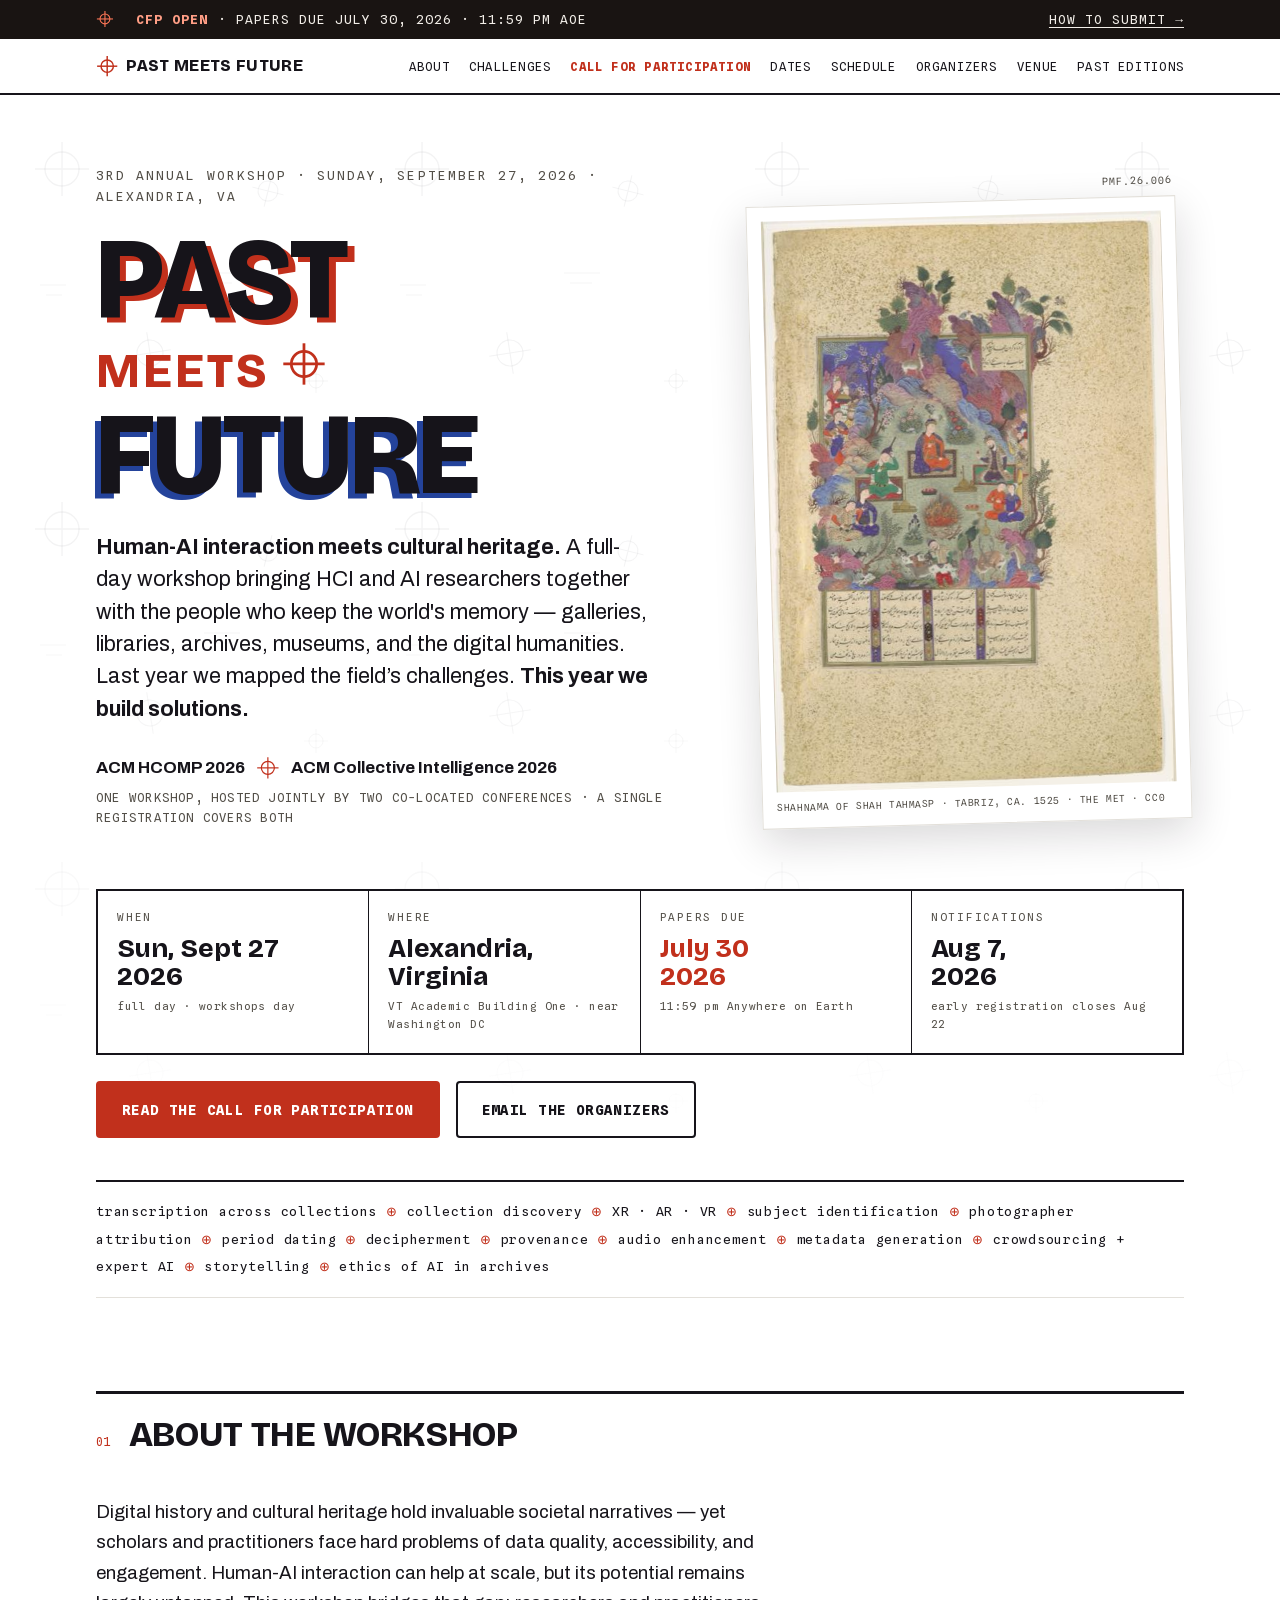
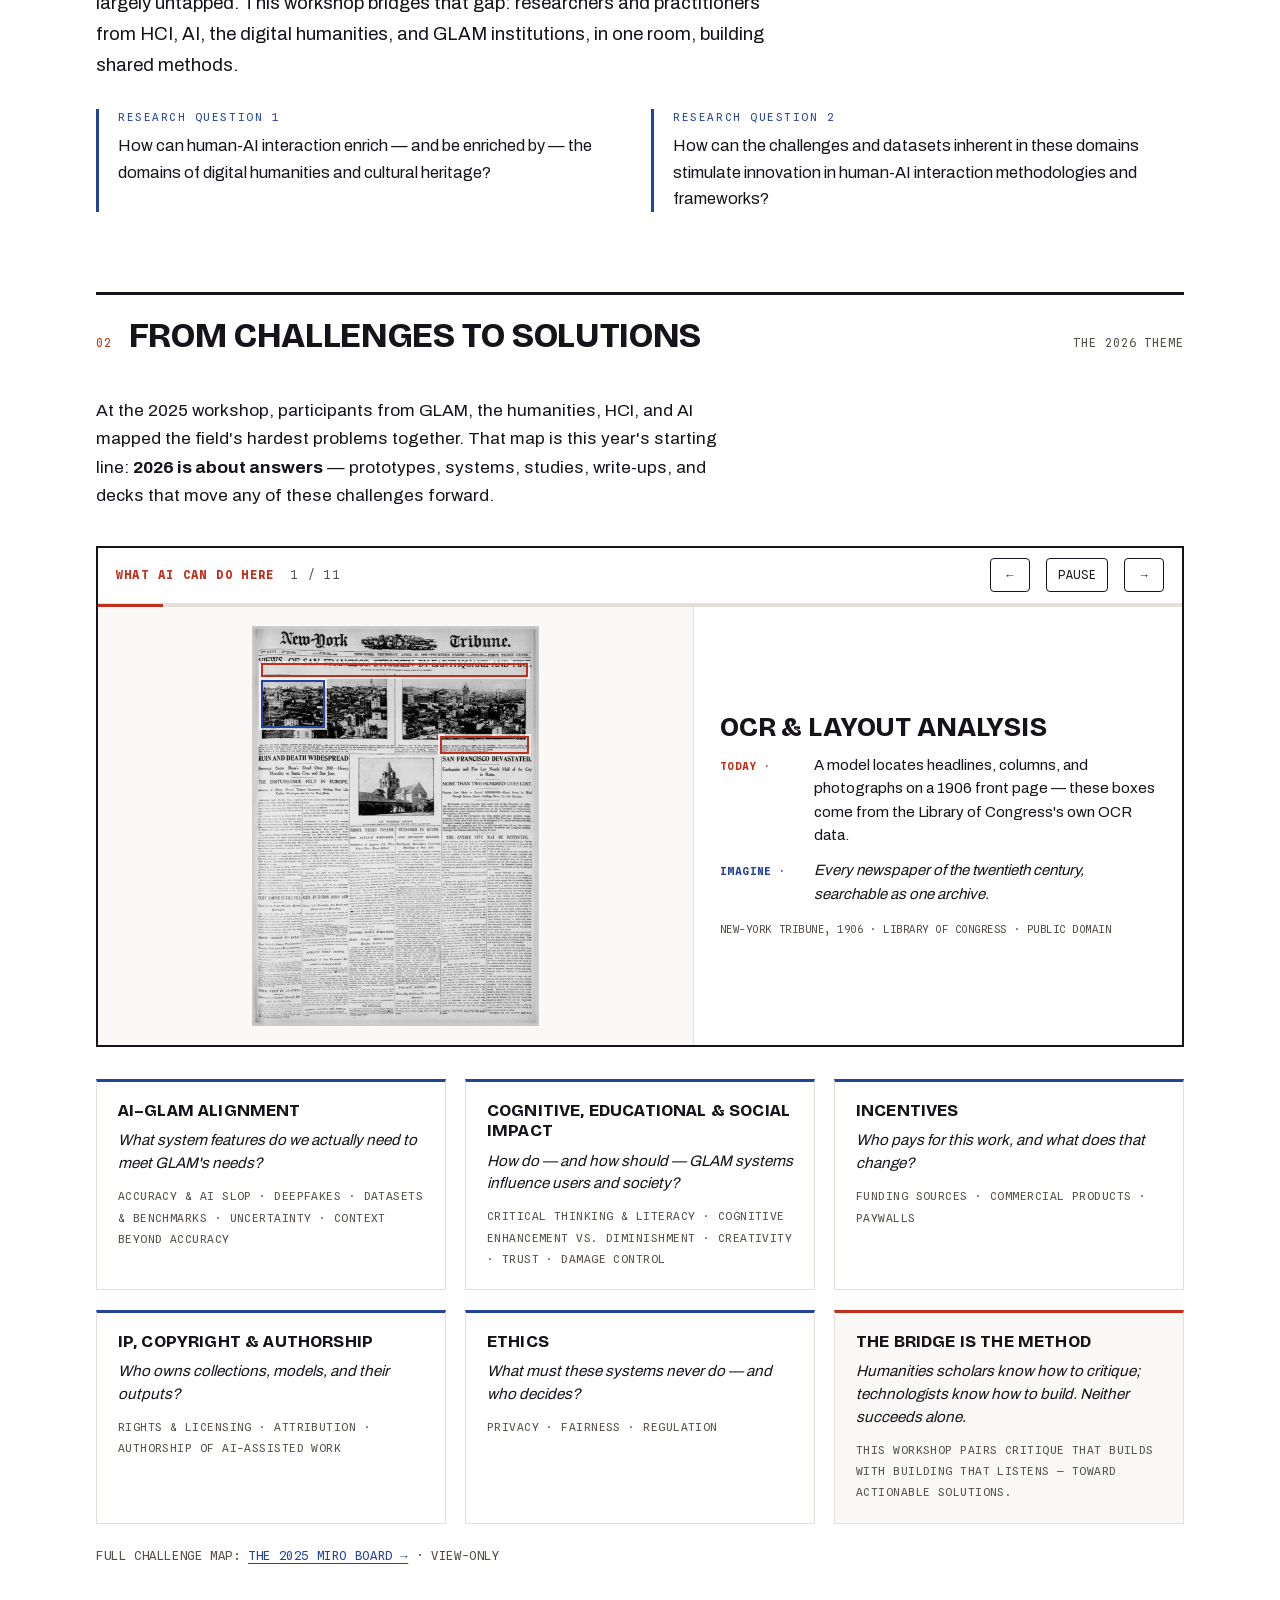
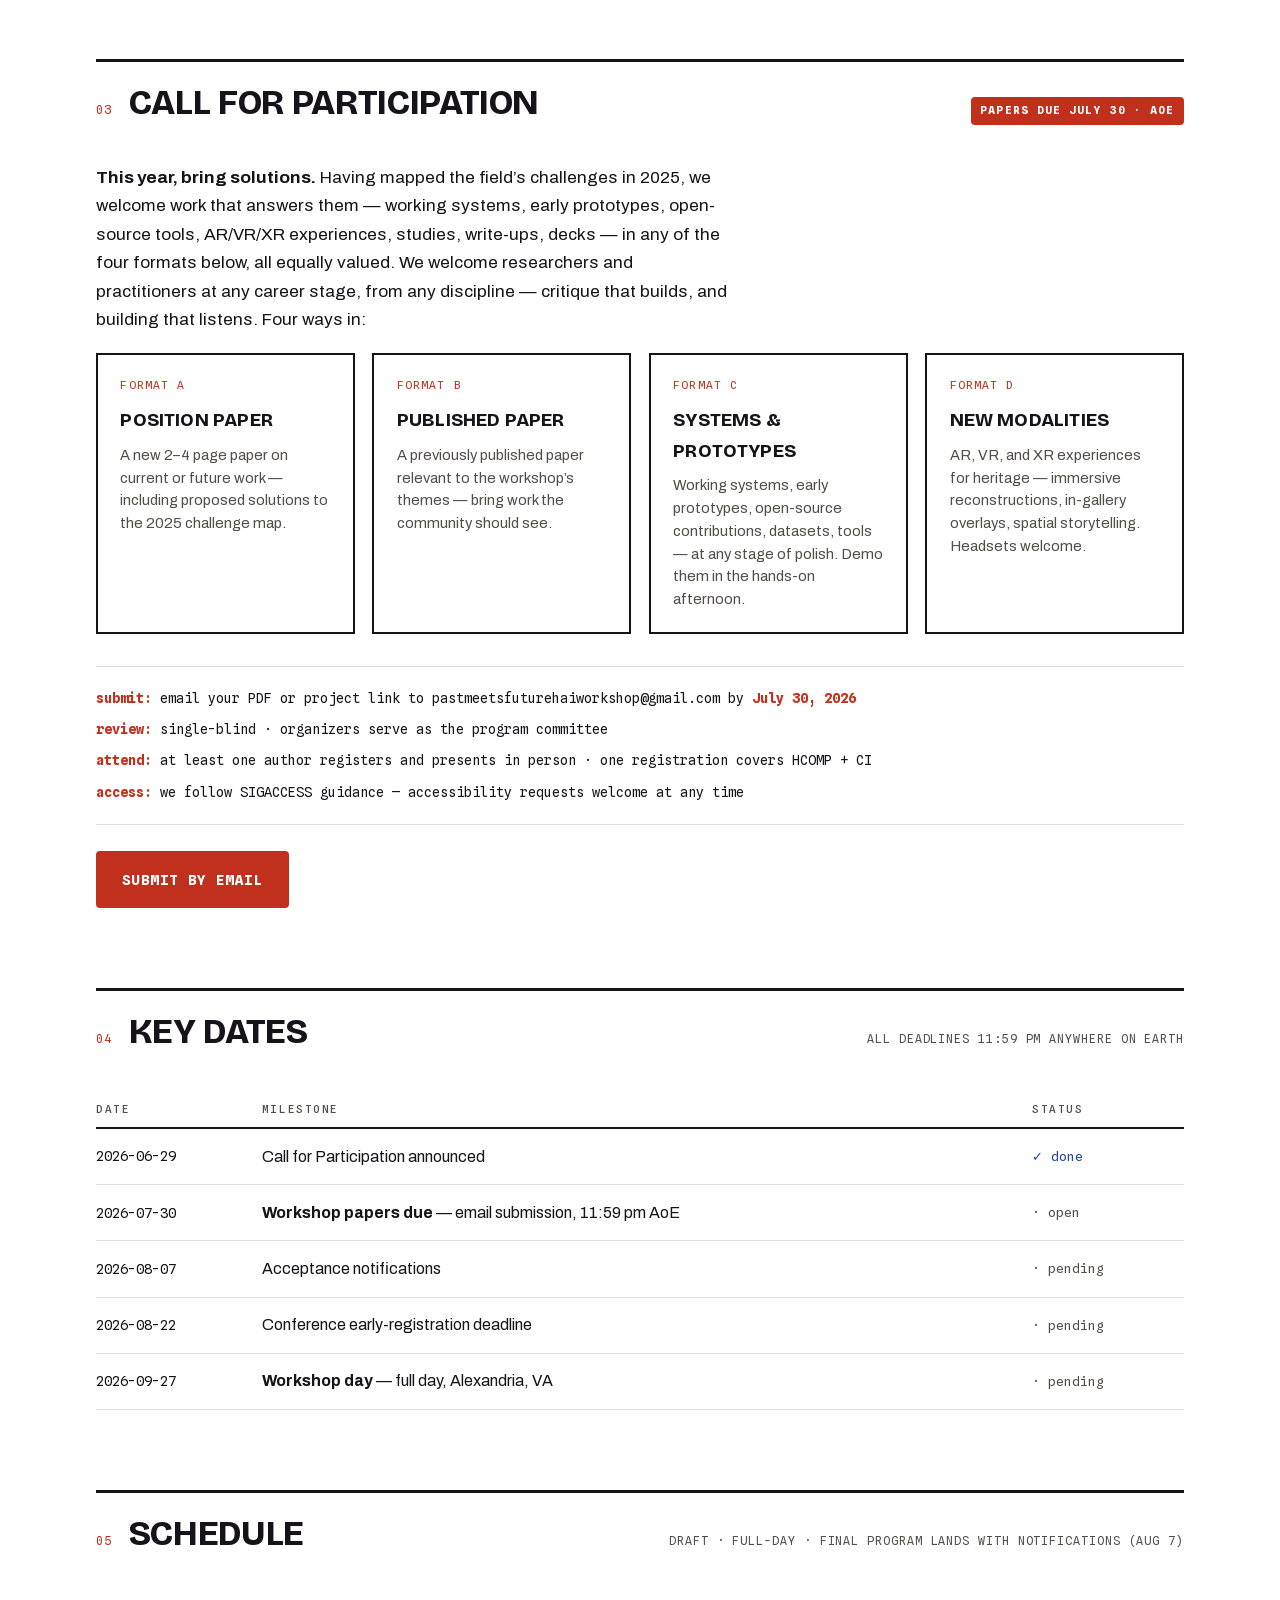
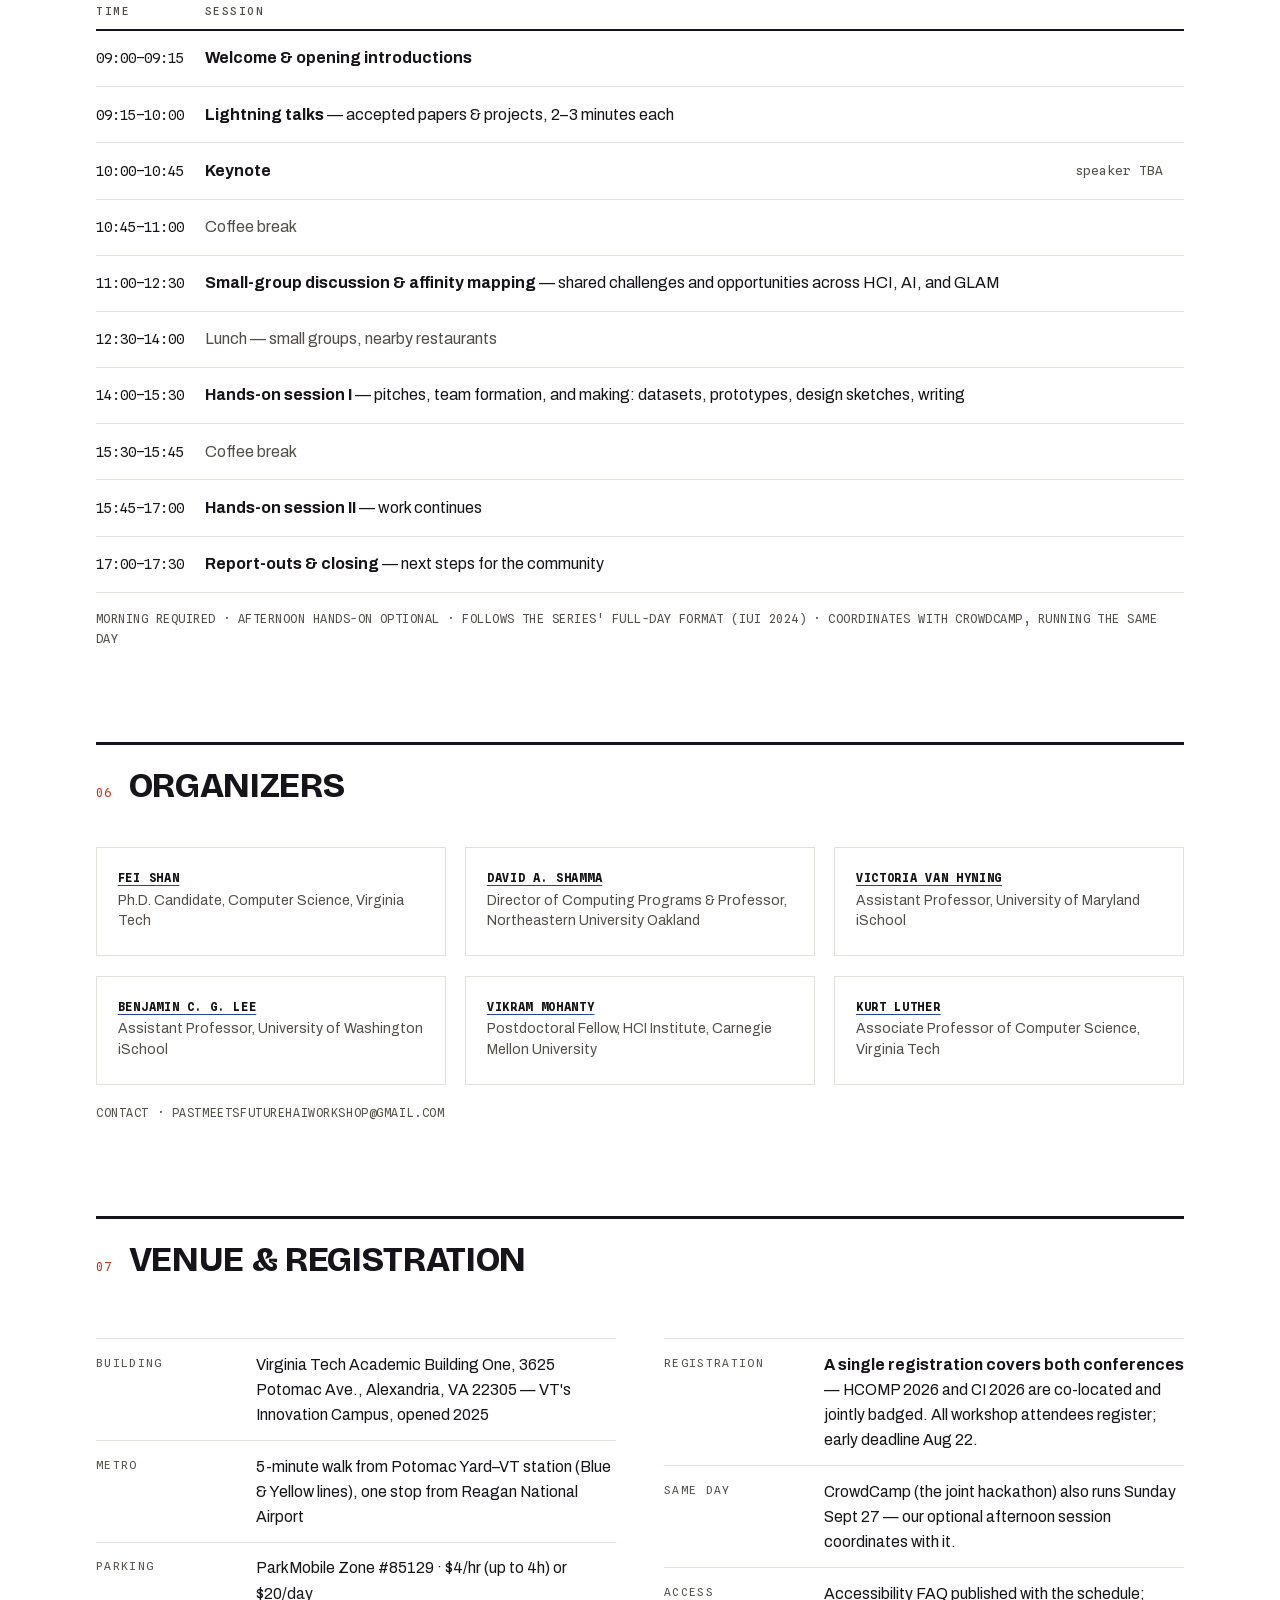
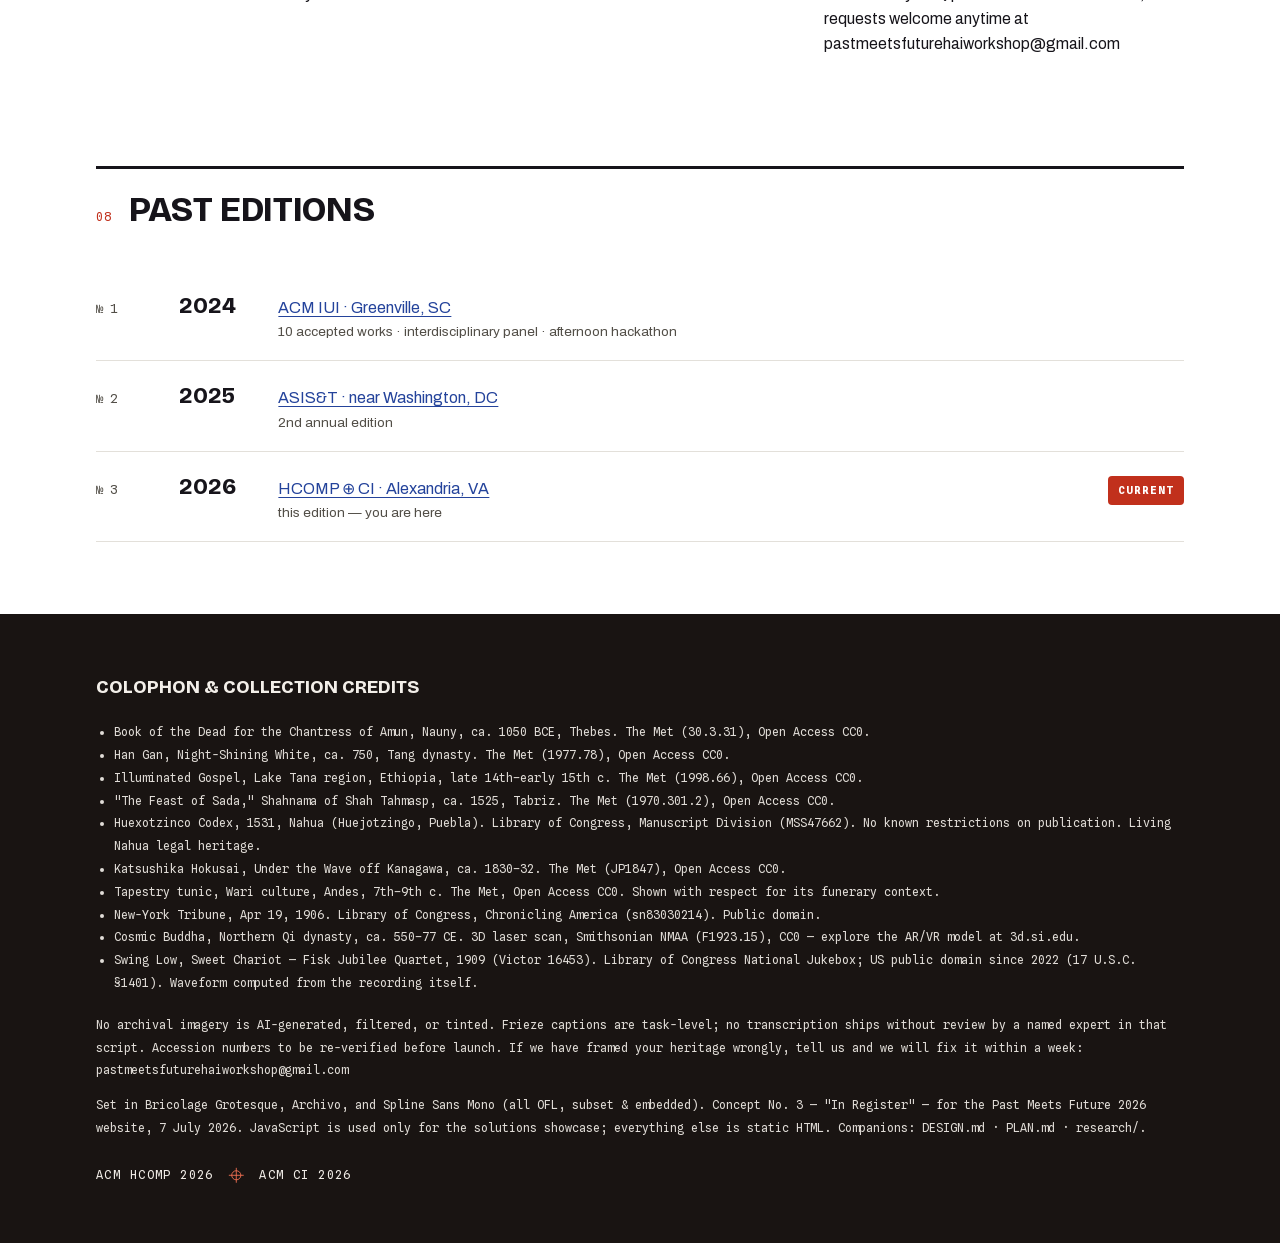
==== index.html @ 0f4d8044 "Past Meets Future 2026 website: In Register brand, solutions showcase, CFP due July 30 - /2026/: ful" ====
<!doctype html>
<html lang="en">
<head>
<meta charset="utf-8">
<title>Past Meets Future — Workshop Series on Human-AI Interaction for Digital Humanities & Cultural Heritage</title>
<meta name="viewport" content="width=device-width, initial-scale=1">
<meta name="description" content="Annual workshop series bringing HCI and AI researchers together with galleries, libraries, archives, museums, and the digital humanities.">
<meta http-equiv="refresh" content="0; url=/2026/">
<link rel="canonical" href="/2026/">
<link rel="icon" href="/shared/brand/favicon.svg" type="image/svg+xml">
<link rel="apple-touch-icon" href="/shared/brand/apple-touch-icon.png">
<style>body{font-family:Archivo,Helvetica,Arial,sans-serif;margin:4rem auto;max-width:38rem;padding:0 1.5rem;color:#16141A}a{color:#24439B}</style>
</head>
<body>
<p><strong>Past Meets Future</strong> — redirecting to the <a href="/2026/">2026 edition</a>.</p>
<p>Past editions: <a href="/2024/">2024 · ACM IUI</a> · <a href="/2025/">2025 · ASIS&amp;T</a></p>
</body>
</html>
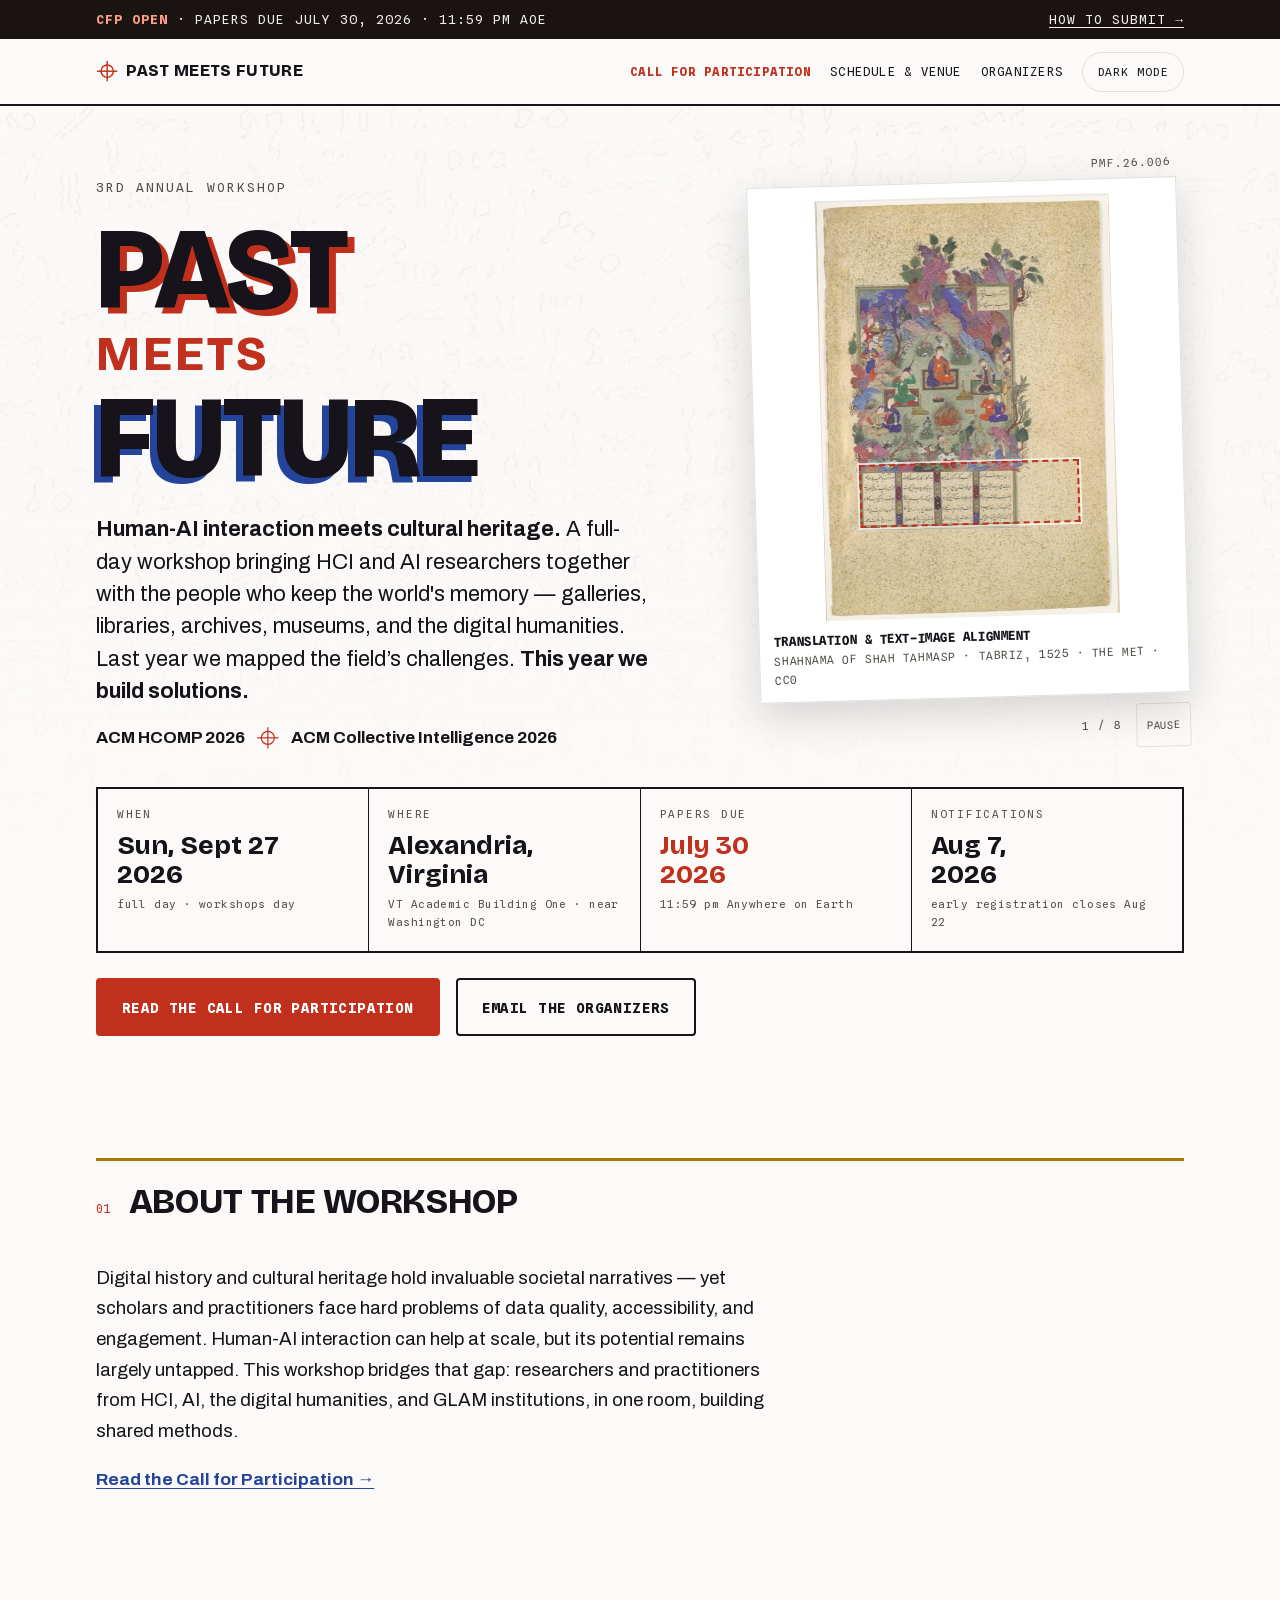
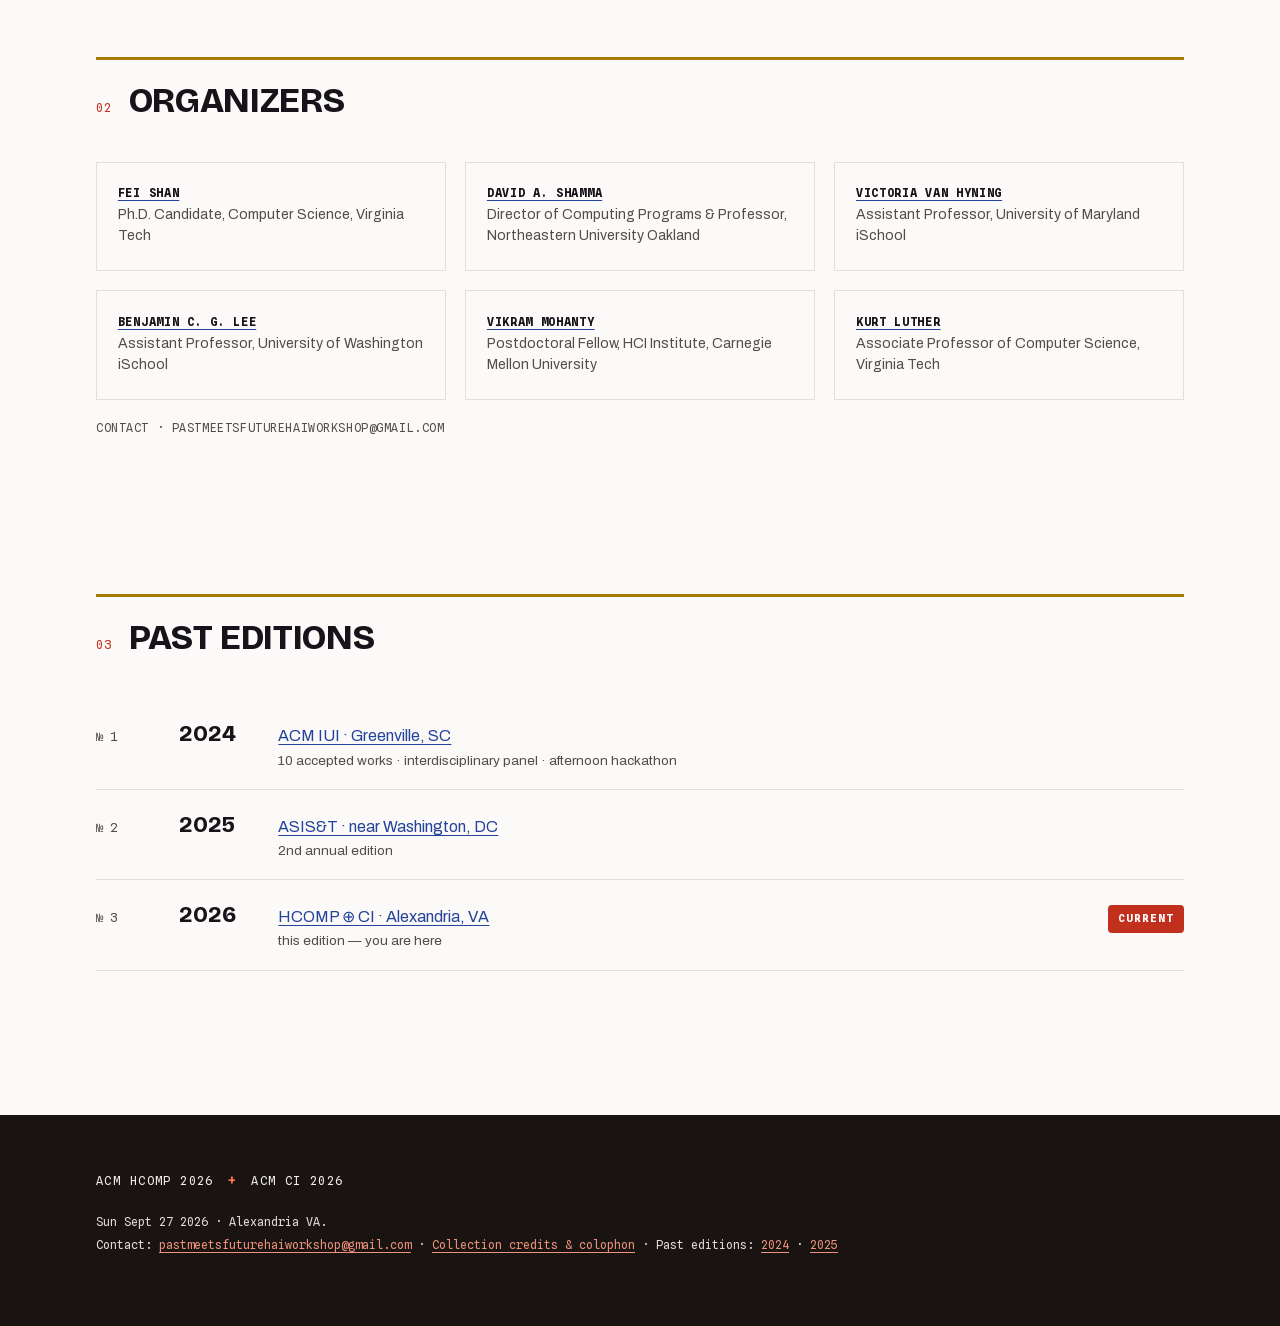
==== commit 250ed416: "Accessibility + theming revamp: user theme toggle, WCAG fixes, warmth pass, past-edition redirects -" ====
--- a/index.html
+++ b/index.html
@@ -13,6 +13,6 @@
 </head>
 <body>
 <p><strong>Past Meets Future</strong> — redirecting to the <a href="/2026/">2026 edition</a>.</p>
-<p>Past editions: <a href="/2024/">2024 · ACM IUI</a> · <a href="/2025/">2025 · ASIS&amp;T</a></p>
+<p>Past editions: <a href="https://sites.google.com/view/past-meets-future-2024/home" target="_blank" rel="noopener">2024 · ACM IUI</a> · <a href="https://sites.google.com/view/past-meets-future-2025/home" target="_blank" rel="noopener">2025 · ASIS&amp;T</a></p>
 </body>
 </html>
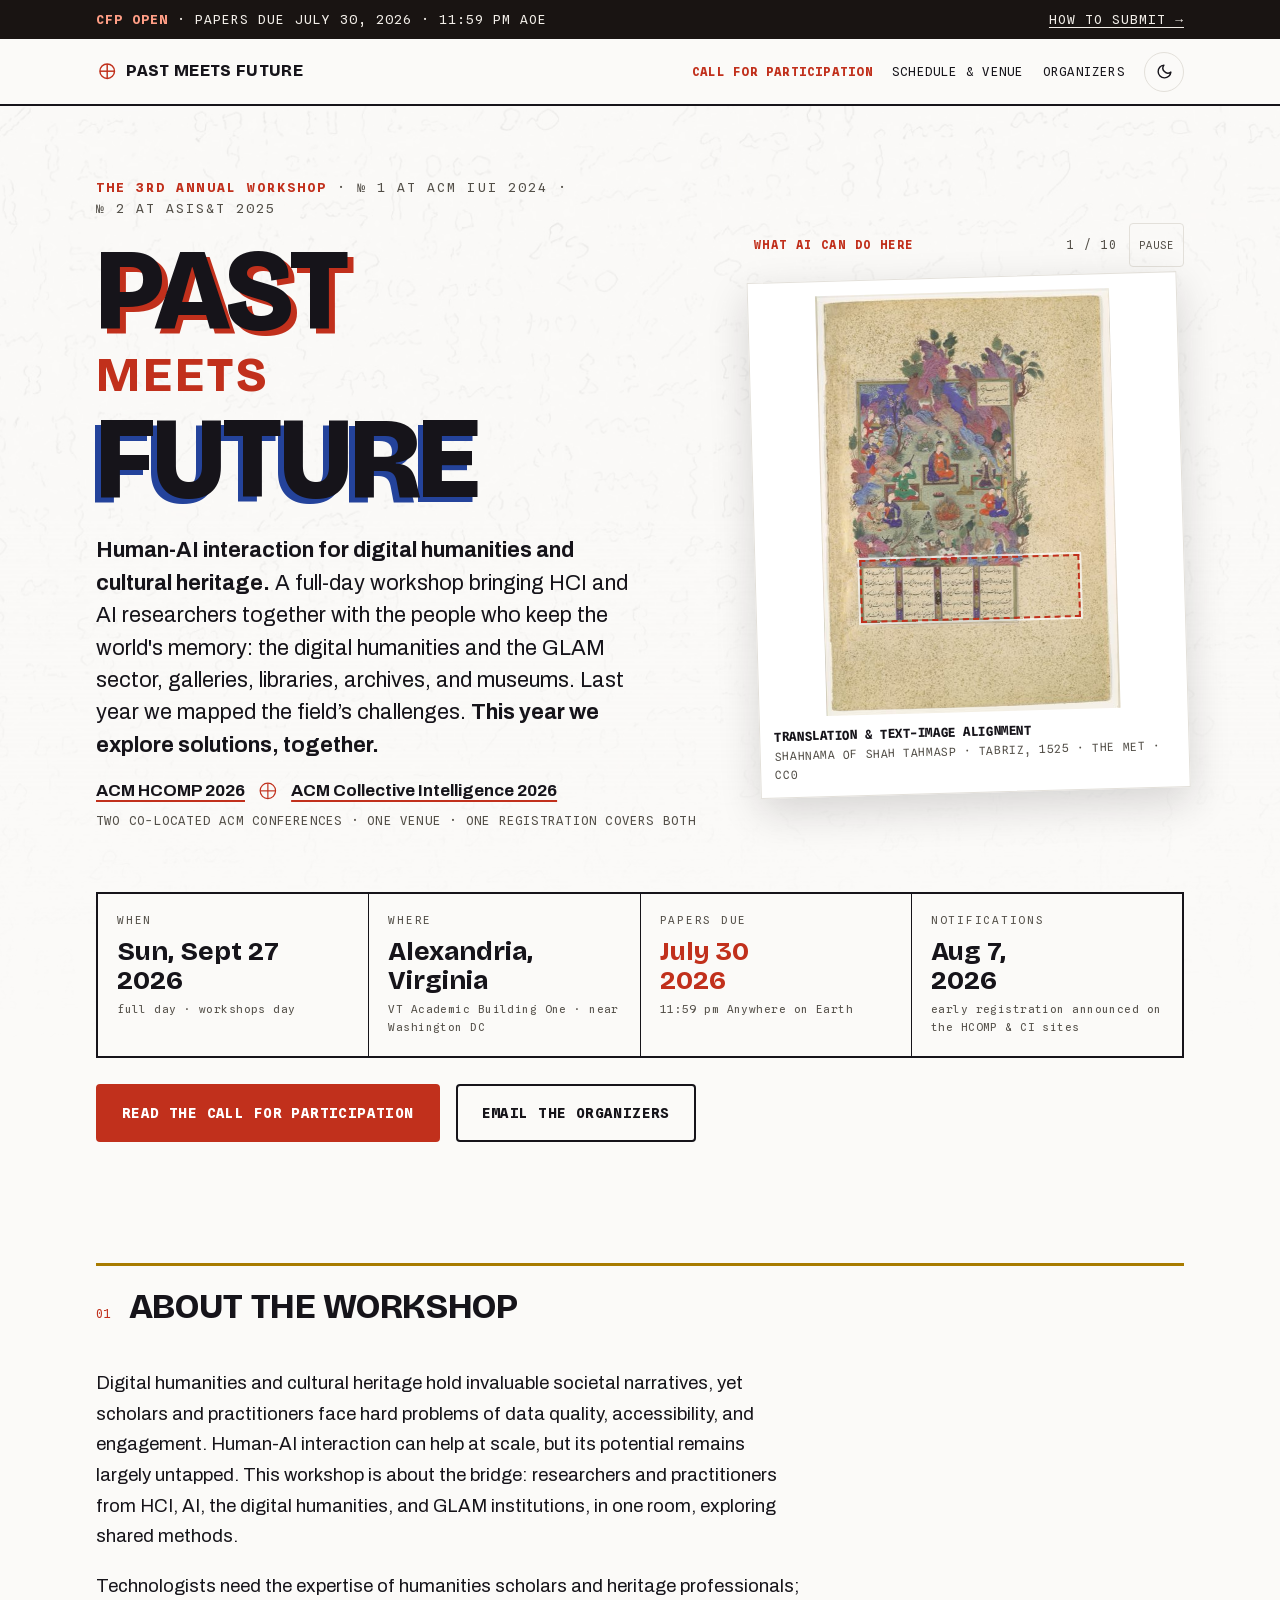
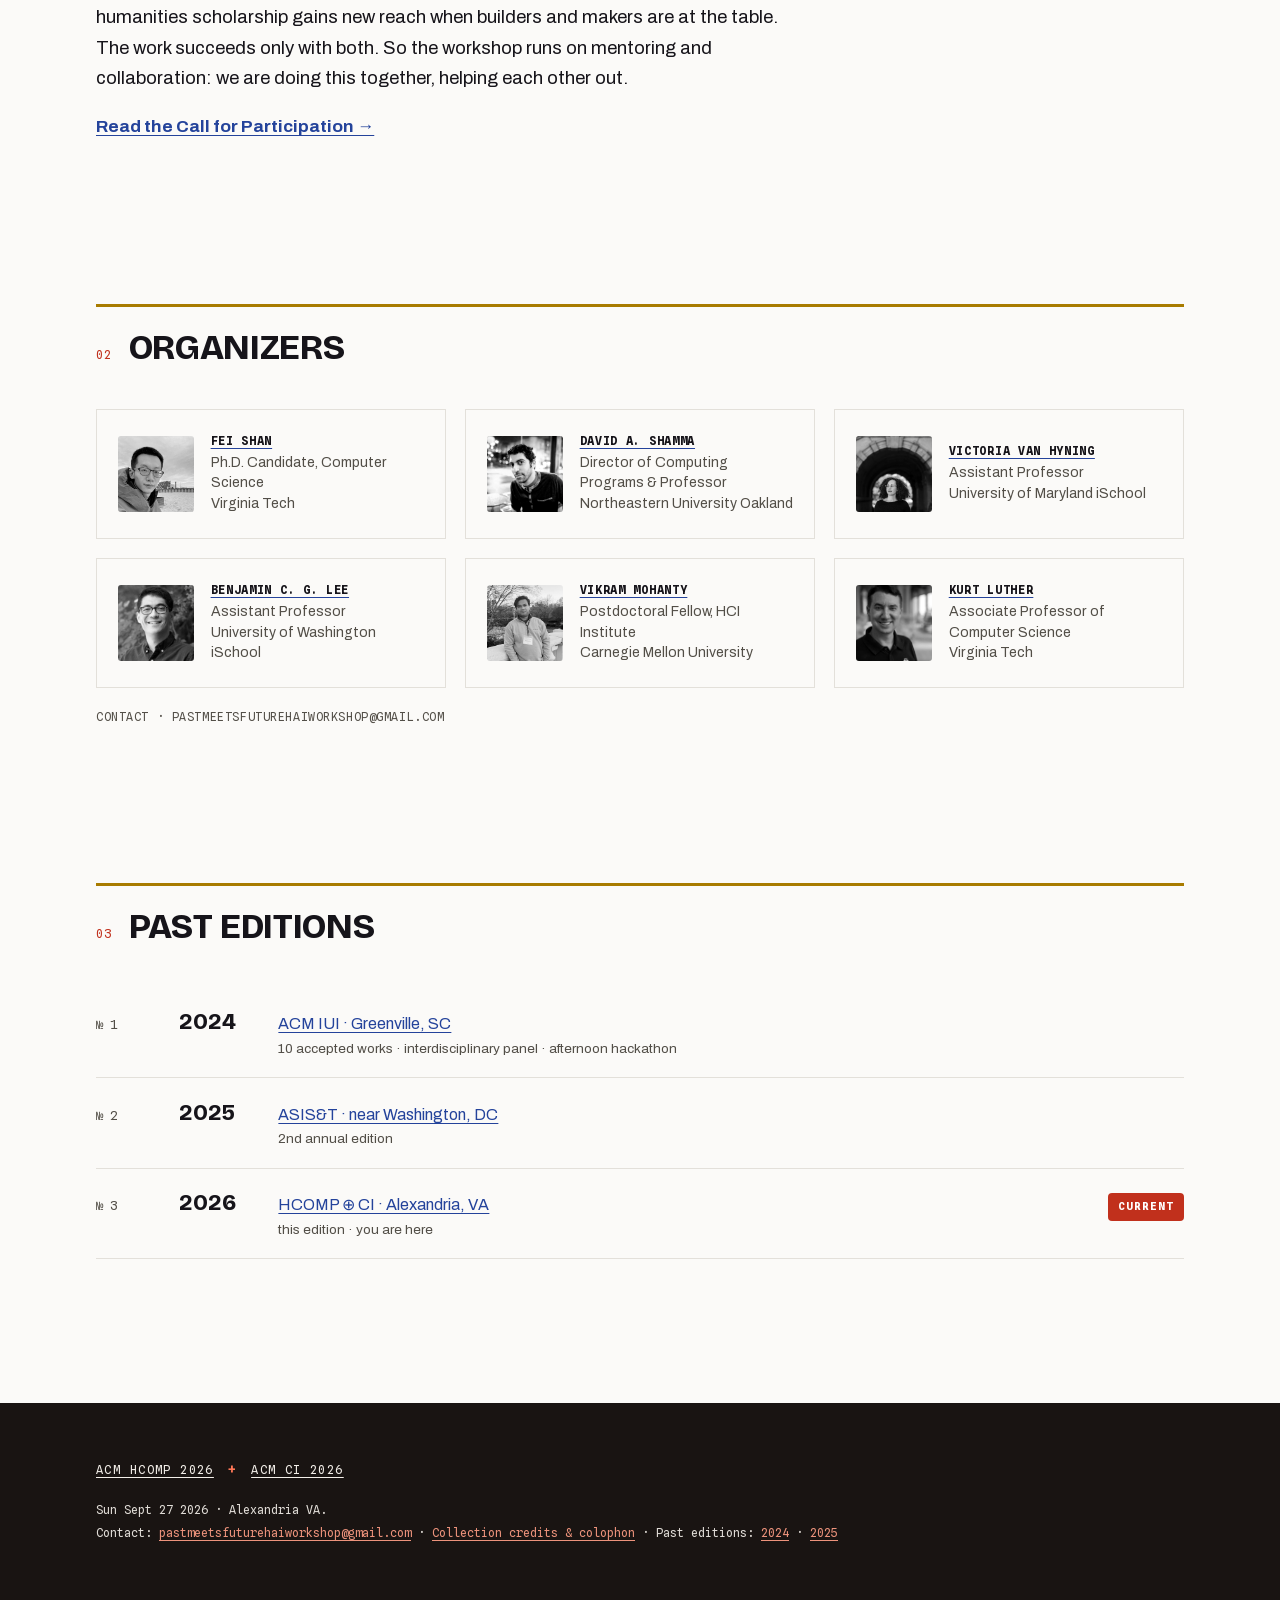
==== commit 16707307: "Apply organizer feedback: humanities-first CFP language, topics list, photos, safer mark Copy (Luthe" ====
--- a/index.html
+++ b/index.html
@@ -2,7 +2,7 @@
 <html lang="en">
 <head>
 <meta charset="utf-8">
-<title>Past Meets Future — Workshop Series on Human-AI Interaction for Digital Humanities & Cultural Heritage</title>
+<title>Past Meets Future · Workshop Series on Human-AI Interaction for Digital Humanities & Cultural Heritage</title>
 <meta name="viewport" content="width=device-width, initial-scale=1">
 <meta name="description" content="Annual workshop series bringing HCI and AI researchers together with galleries, libraries, archives, museums, and the digital humanities.">
 <meta http-equiv="refresh" content="0; url=/2026/">
@@ -12,7 +12,7 @@
 <style>body{font-family:Archivo,Helvetica,Arial,sans-serif;margin:4rem auto;max-width:38rem;padding:0 1.5rem;color:#16141A}a{color:#24439B}</style>
 </head>
 <body>
-<p><strong>Past Meets Future</strong> — redirecting to the <a href="/2026/">2026 edition</a>.</p>
+<p><strong>Past Meets Future</strong>: redirecting to the <a href="/2026/">2026 edition</a>.</p>
 <p>Past editions: <a href="https://sites.google.com/view/past-meets-future-2024/home" target="_blank" rel="noopener">2024 · ACM IUI</a> · <a href="https://sites.google.com/view/past-meets-future-2025/home" target="_blank" rel="noopener">2025 · ASIS&amp;T</a></p>
 </body>
 </html>
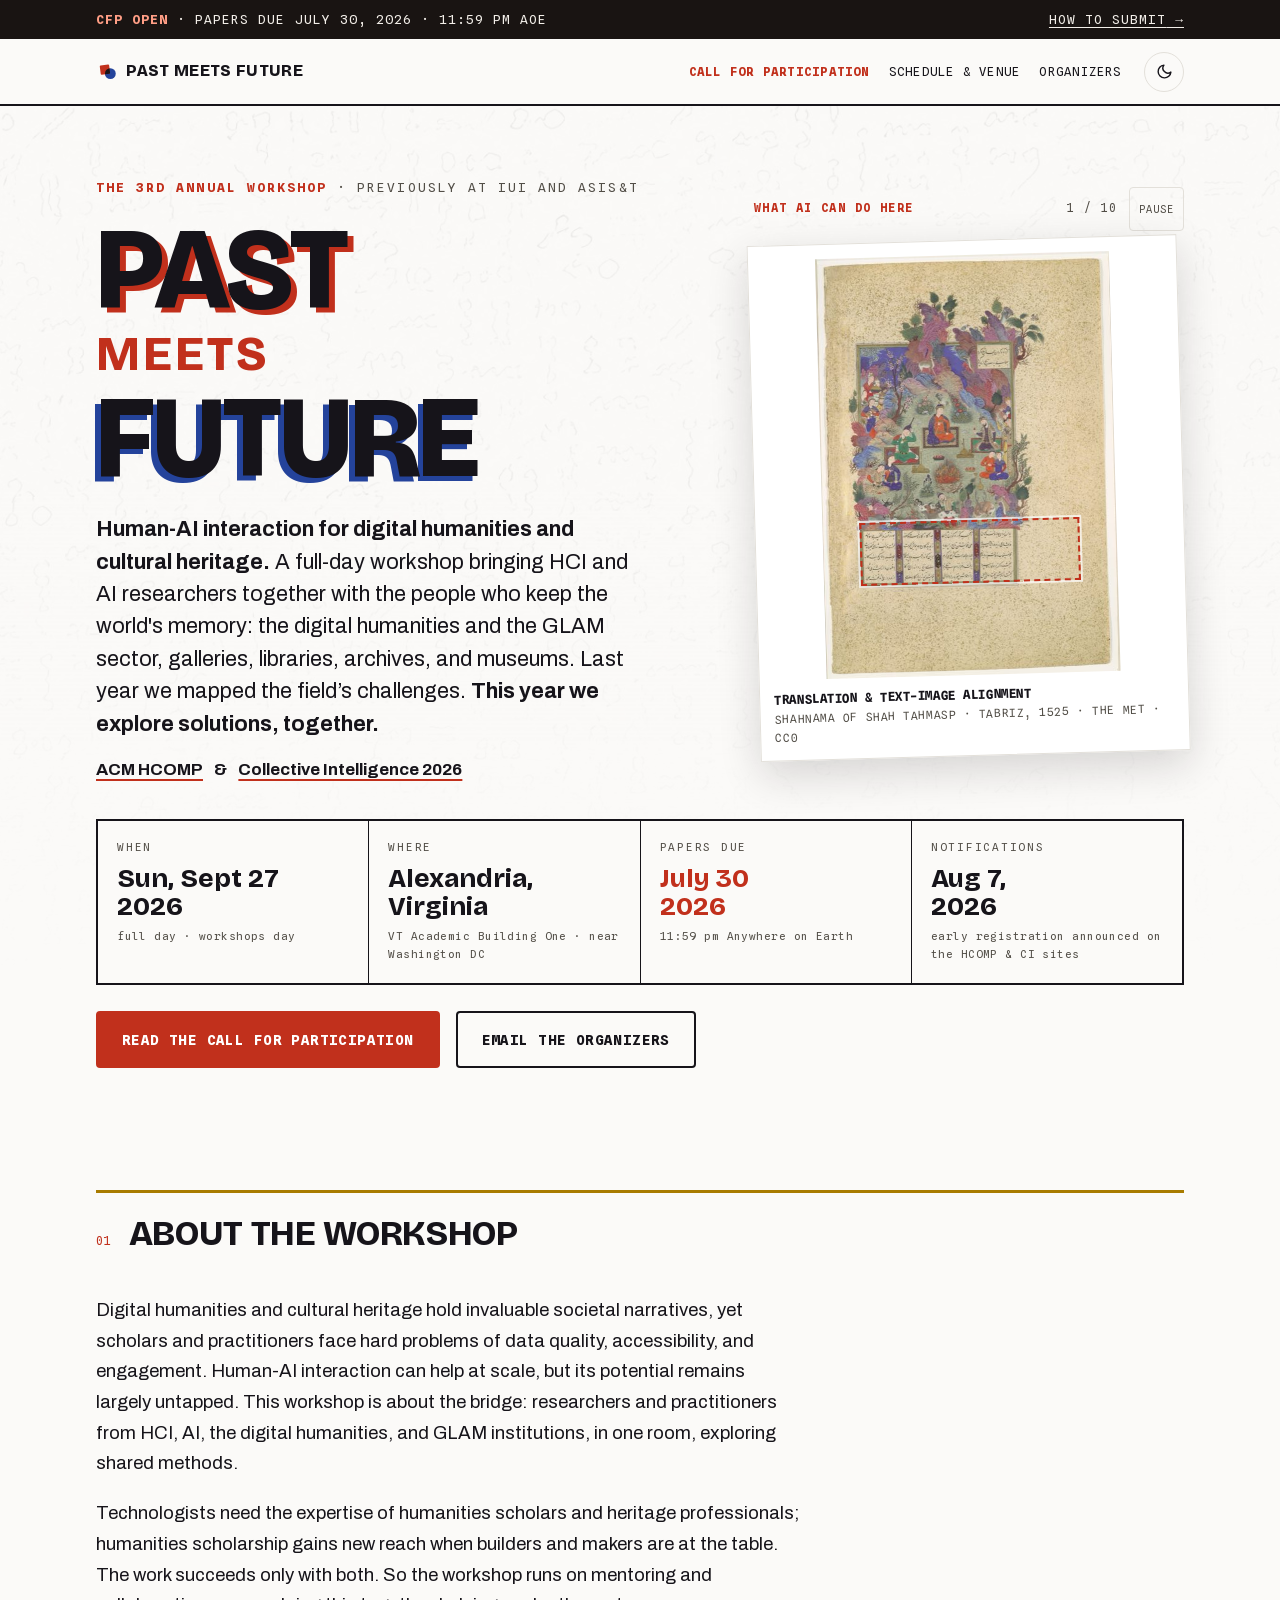
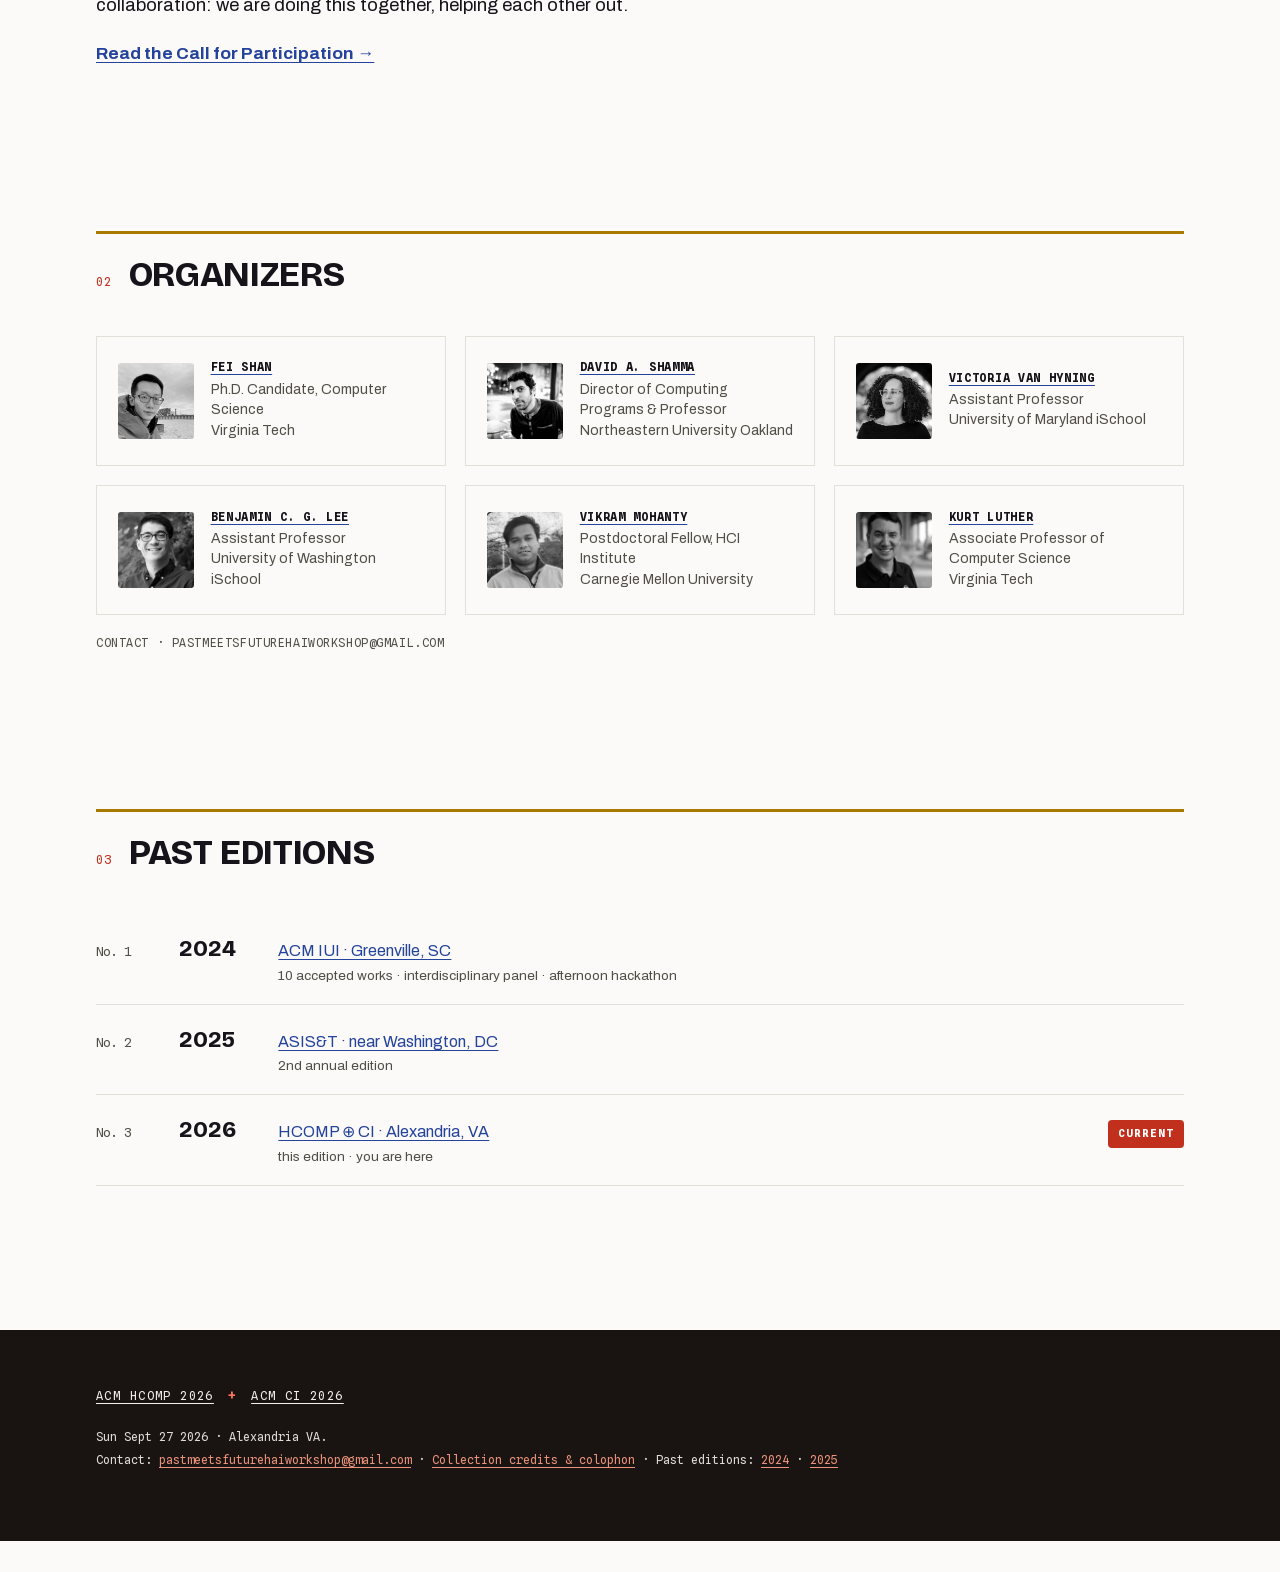
==== commit cd8303ad: "Social preview and favicon refresh: new mark everywhere link unfurls look The Slack unfurl was still" ====
--- a/index.html
+++ b/index.html
@@ -5,10 +5,14 @@
 <title>Past Meets Future · Workshop Series on Human-AI Interaction for Digital Humanities & Cultural Heritage</title>
 <meta name="viewport" content="width=device-width, initial-scale=1">
 <meta name="description" content="Annual workshop series bringing HCI and AI researchers together with galleries, libraries, archives, museums, and the digital humanities.">
+<meta property="og:image" content="https://past-meets-future.github.io/2026/assets/img/og.jpg?v=2">
+<meta property="og:image:width" content="1200">
+<meta property="og:image:height" content="630">
+<meta name="twitter:card" content="summary_large_image">
 <meta http-equiv="refresh" content="0; url=/2026/">
 <link rel="canonical" href="/2026/">
-<link rel="icon" href="/shared/brand/favicon.svg" type="image/svg+xml">
-<link rel="apple-touch-icon" href="/shared/brand/apple-touch-icon.png">
+<link rel="icon" href="/shared/brand/favicon.svg?v=2" type="image/svg+xml">
+<link rel="apple-touch-icon" href="/shared/brand/apple-touch-icon.png?v=2">
 <style>body{font-family:Archivo,Helvetica,Arial,sans-serif;margin:4rem auto;max-width:38rem;padding:0 1.5rem;color:#16141A}a{color:#24439B}</style>
 </head>
 <body>
